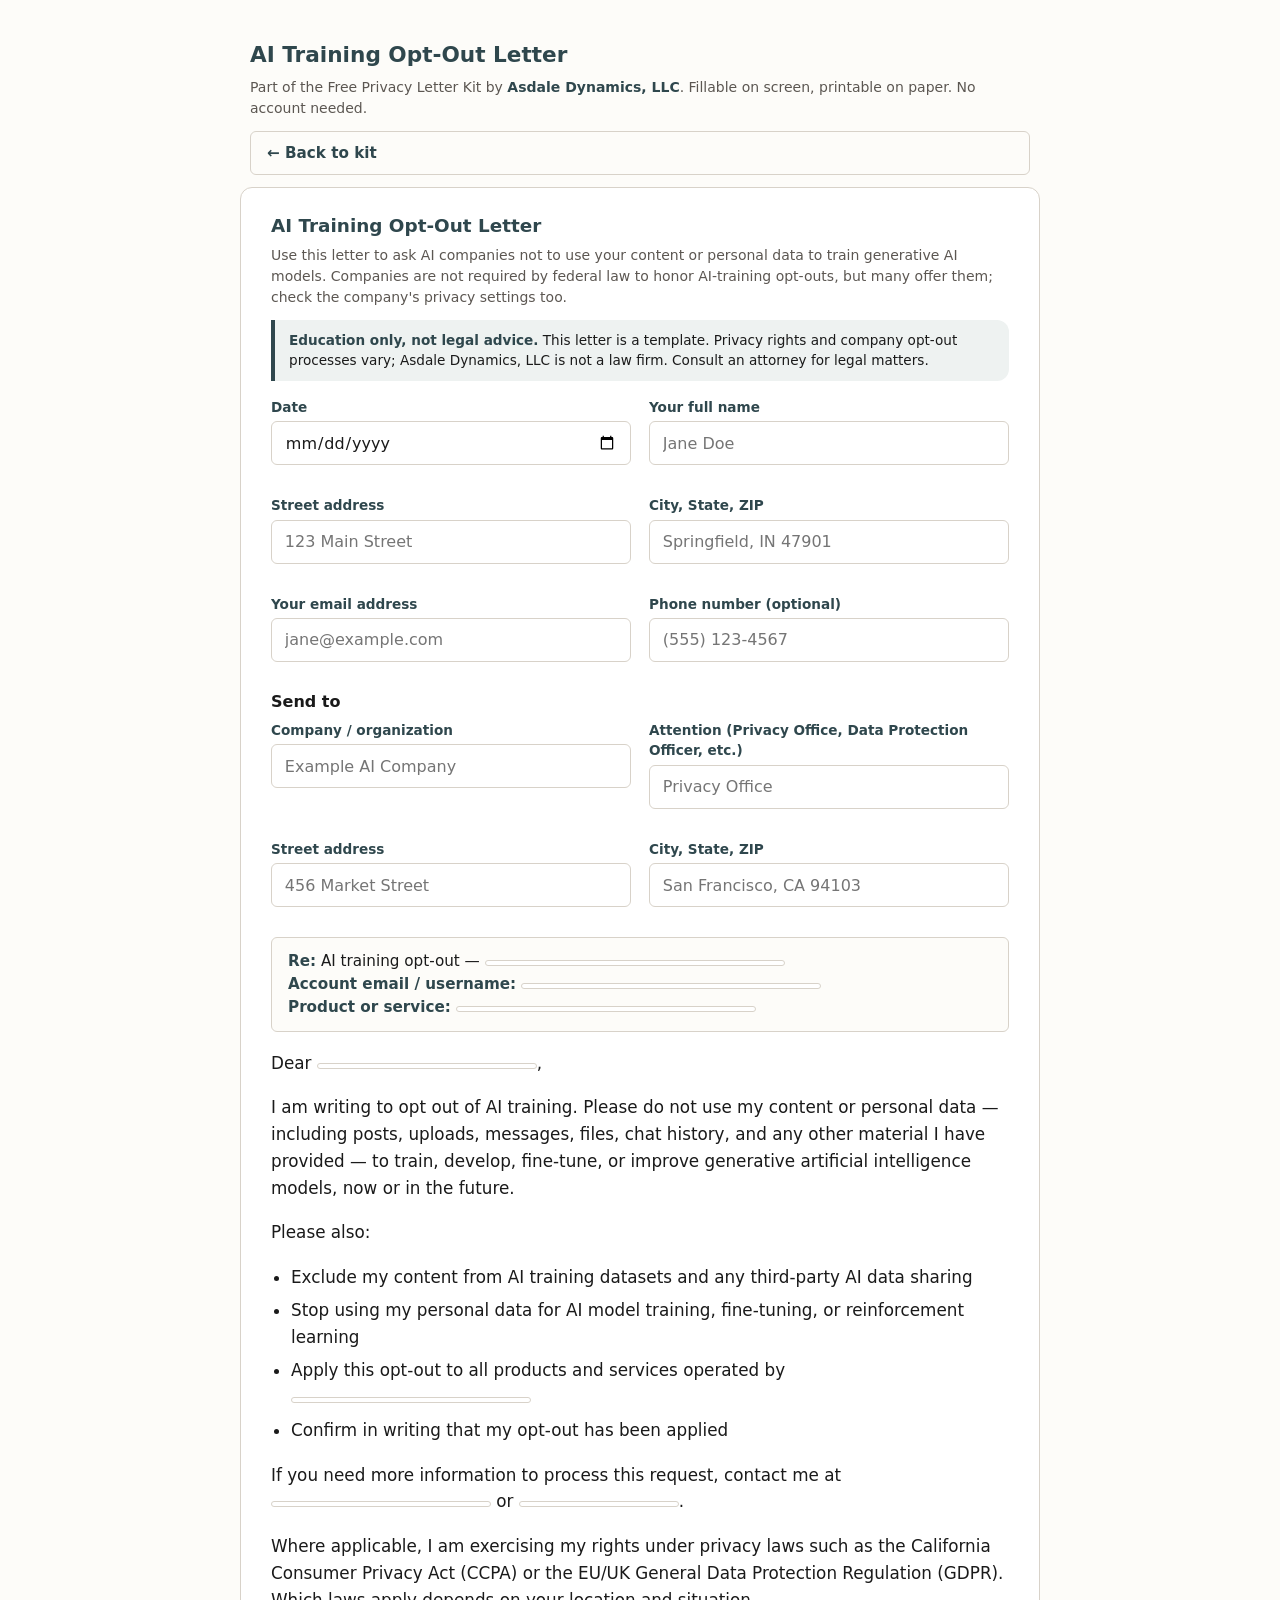
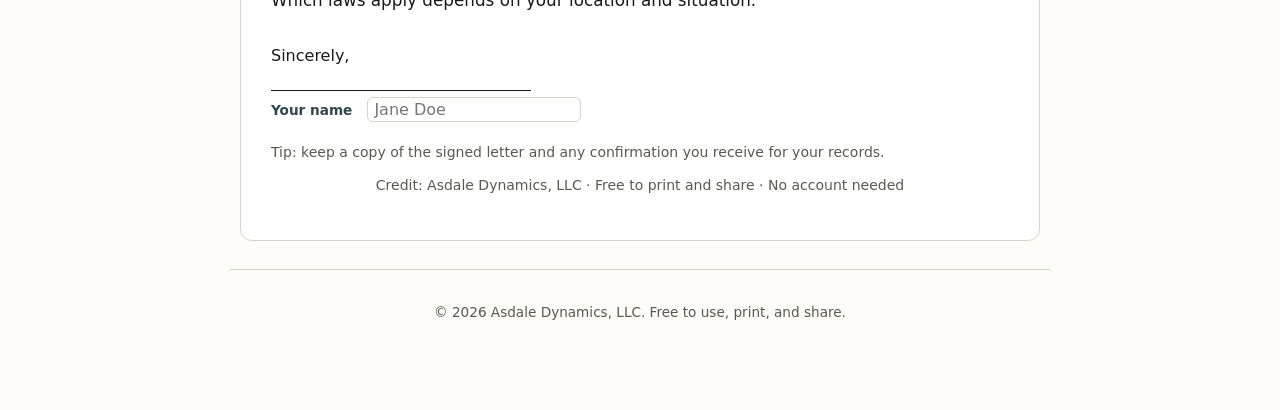
==== print/ai-training-opt-out.html @ efcdda52 "Add free privacy letter kit: fillable opt-out letters for AI training, data brokers, and marketing e" ====
<!DOCTYPE html>
<html lang="en">
<head>
<meta charset="utf-8">
<meta name="viewport" content="width=device-width, initial-scale=1">
<title>AI Training Opt-Out Letter — Free Privacy Letter Kit</title>
<meta name="description" content="Fillable, printable letter to ask AI companies not to use your content or personal data for AI training. No account needed.">
<link rel="stylesheet" href="../css/style.css">
</head>
<body>
<div class="container">
  <header class="site-header no-print">
    <h1>AI Training Opt-Out Letter</h1>
    <p class="credit">Part of the Free Privacy Letter Kit by <strong>Asdale Dynamics, LLC</strong>. Fillable on screen, printable on paper. No account needed.</p>
    <a href="index.html" class="btn btn-outline screen-only">← Back to kit</a>
  </header>

  <main>
    <section class="sheet">
      <h2>AI Training Opt-Out Letter</h2>
      <p class="small">Use this letter to ask AI companies not to use your content or personal data to train generative AI models. Companies are not required by federal law to honor AI-training opt-outs, but many offer them; check the company's privacy settings too.</p>
      <p class="disclaimer">
        <strong>Education only, not legal advice.</strong> This letter is a template. Privacy rights and company opt-out processes vary; Asdale Dynamics, LLC is not a law firm. Consult an attorney for legal matters.
      </p>

      <div class="row">
        <div class="field">
          <label for="date">Date</label>
          <input type="date" id="date">
        </div>
        <div class="field">
          <label for="from-name">Your full name</label>
          <input type="text" id="from-name" placeholder="Jane Doe">
        </div>
      </div>
      <div class="row">
        <div class="field">
          <label for="from-addr">Street address</label>
          <input type="text" id="from-addr" placeholder="123 Main Street">
        </div>
        <div class="field">
          <label for="from-city">City, State, ZIP</label>
          <input type="text" id="from-city" placeholder="Springfield, IN 47901">
        </div>
      </div>
      <div class="row">
        <div class="field" style="flex:1 1 100%;">
          <label for="from-email">Your email address</label>
          <input type="email" id="from-email" placeholder="jane@example.com">
        </div>
        <div class="field">
          <label for="from-phone">Phone number (optional)</label>
          <input type="tel" id="from-phone" placeholder="(555) 123-4567">
        </div>
      </div>

      <h3>Send to</h3>
      <div class="row">
        <div class="field">
          <label for="to-company">Company / organization</label>
          <input type="text" id="to-company" placeholder="Example AI Company">
        </div>
        <div class="field">
          <label for="to-attn">Attention (Privacy Office, Data Protection Officer, etc.)</label>
          <input type="text" id="to-attn" placeholder="Privacy Office">
        </div>
      </div>
      <div class="row">
        <div class="field">
          <label for="to-addr">Street address</label>
          <input type="text" id="to-addr" placeholder="456 Market Street">
        </div>
        <div class="field">
          <label for="to-city">City, State, ZIP</label>
          <input type="text" id="to-city" placeholder="San Francisco, CA 94103">
        </div>
      </div>

      <div class="re-block">
        <strong>Re:</strong> AI training opt-out — <span class="inline" style="width:300px;"></span><br>
        <strong>Account email / username:</strong> <span class="inline" style="width:300px;"></span><br>
        <strong>Product or service:</strong> <span class="inline" style="width:300px;"></span>
      </div>

      <div class="letter">
        <p>Dear <span class="inline" style="width:220px;"></span>,</p>
        <p>I am writing to opt out of AI training. Please do not use my content or personal data — including posts, uploads, messages, files, chat history, and any other material I have provided — to train, develop, fine-tune, or improve generative artificial intelligence models, now or in the future.</p>
        <p>Please also:</p>
        <ul>
          <li>Exclude my content from AI training datasets and any third-party AI data sharing</li>
          <li>Stop using my personal data for AI model training, fine-tuning, or reinforcement learning</li>
          <li>Apply this opt-out to all products and services operated by <span class="inline" style="width:240px;"></span></li>
          <li>Confirm in writing that my opt-out has been applied</li>
        </ul>
        <p>If you need more information to process this request, contact me at <span class="inline" style="width:220px;"></span> or <span class="inline" style="width:160px;"></span>.</p>
        <p>Where applicable, I am exercising my rights under privacy laws such as the California Consumer Privacy Act (CCPA) or the EU/UK General Data Protection Regulation (GDPR). Which laws apply depends on your location and situation.</p>
      </div>

      <div class="signature">
        <p>Sincerely,</p>
        <div class="signature-line"></div>
        <div class="field" style="margin-top:6px;">
          <label style="display:inline;margin-right:10px;">Your name</label>
          <input type="text" id="sign-name" style="display:inline-block;width:auto;min-height:auto;padding:2px 6px;" placeholder="Jane Doe">
        </div>
      </div>

      <p class="small" style="margin-top:20px;">Tip: keep a copy of the signed letter and any confirmation you receive for your records.</p>
      <p class="small" style="text-align:center;">Credit: Asdale Dynamics, LLC &middot; Free to print and share &middot; No account needed</p>
    </section>
  </main>

  <footer class="site-footer no-print">
    &copy; 2026 Asdale Dynamics, LLC. Free to use, print, and share.
  </footer>
</div>
</body>
</html>
---- css/style.css ----
:root {
  --ink: #1a1a1a;
  --muted: #5c5752;
  --line: #d8d2c9;
  --paper: #fdfcf9;
  --card: #ffffff;
  --accent: #3e5c63;
  --accent-dark: #2f474d;
  --soft: #eef2f1;
  --radius: 12px;
  --radius-sm: 6px;
  --gap: 18px;
  --touch: 44px;
}

*,
*::before,
*::after {
  box-sizing: border-box;
}

html {
  line-height: 1.5;
  -webkit-text-size-adjust: 100%;
}

body {
  margin: 0;
  font-family: system-ui, -apple-system, Segoe UI, Roboto, Helvetica, Arial, sans-serif;
  color: var(--ink);
  background: var(--paper);
}

h1,
h2,
h3,
h4 {
  margin: 0 0 0.5rem 0;
  line-height: 1.25;
}

h1 {
  font-size: 1.5rem;
  color: var(--accent-dark);
}

h2 {
  font-size: 1.15rem;
  color: var(--accent-dark);
}

h3 {
  font-size: 1rem;
  color: var(--ink);
}

p {
  margin: 0 0 0.75rem 0;
}

.small {
  font-size: 0.875rem;
  color: var(--muted);
}

.container {
  max-width: 860px;
  margin: 0 auto;
  padding: var(--gap) 20px 56px;
}

.sheet {
  max-width: 800px;
  margin: 0 auto 28px;
  background: var(--card);
  border: 1px solid var(--line);
  border-radius: var(--radius);
  padding: 26px 30px 32px;
}

.sheet + .sheet {
  margin-top: 20px;
}

.site-header {
  padding: 24px 20px 12px;
}

.site-header h1 {
  font-size: 1.35rem;
  display: flex;
  align-items: center;
  gap: 10px;
}

.credit {
  color: var(--muted);
  font-size: 0.875rem;
  margin-top: 6px;
}

.credit strong {
  color: var(--accent-dark);
}

.disclaimer {
  background: var(--soft);
  border-left: 4px solid var(--accent-dark);
  padding: 10px 14px;
  font-size: 0.85rem;
  color: var(--ink);
  margin: 0 0 16px 0;
  border-radius: 0 var(--radius) var(--radius) 0;
}

.disclaimer strong {
  color: var(--accent-dark);
}

label {
  display: block;
  font-size: 0.85rem;
  font-weight: 600;
  color: var(--accent-dark);
  margin: 0 0 4px 0;
}

label small {
  font-weight: 400;
  color: var(--muted);
}

input[type="text"],
input[type="email"],
input[type="tel"],
input[type="date"],
select,
textarea {
  width: 100%;
  min-height: var(--touch);
  padding: 0.55rem 0.8rem;
  font-size: 1rem;
  font-family: inherit;
  color: var(--ink);
  background: #fff;
  border: 1px solid var(--line);
  border-radius: var(--radius-sm);
  outline: none;
}

input:focus,
select:focus,
textarea:focus {
  border-color: var(--accent);
  box-shadow: 0 0 0 3px rgba(62, 92, 99, 0.12);
}

textarea {
  resize: vertical;
  min-height: 100px;
}

.field {
  margin: 0 0 14px 0;
}

.row {
  display: grid;
  grid-template-columns: repeat(auto-fit, minmax(200px, 1fr));
  gap: var(--gap);
  margin: 0 0 16px 0;
}

.inline {
  display: inline-block;
  width: auto;
  min-height: auto;
  padding: 2px 6px;
  font-size: 0.95rem;
  border: 1px solid var(--line);
  background: #fff;
  border-radius: var(--radius-sm);
}

.letter {
  font-size: 1.05rem;
  line-height: 1.6;
}

.letter p {
  margin: 0 0 1.1rem 0;
}

.letter ul {
  margin: 0 0 1.1rem 0;
  padding-left: 1.25rem;
}

.letter li {
  margin: 0 0 0.4rem 0;
}

.re-block {
  border: 1px solid var(--line);
  background: var(--paper);
  border-radius: var(--radius-sm);
  padding: 12px 16px;
  margin: 0 0 18px 0;
  font-size: 0.95rem;
}

.re-block strong {
  color: var(--accent-dark);
}

.signature {
  margin-top: 30px;
}

.signature-line {
  border-top: 1px solid var(--ink);
  width: 260px;
  margin: 22px 0 4px 0;
}

.site-footer {
  padding: 32px 20px;
  color: var(--muted);
  font-size: 0.85rem;
  text-align: center;
  border-top: 1px solid var(--line);
}

a {
  color: var(--accent-dark);
  text-decoration: underline;
  text-underline-offset: 2px;
}

.btn {
  display: inline-flex;
  align-items: center;
  justify-content: center;
  gap: 6px;
  padding: 0.6rem 1rem;
  font-size: 0.95rem;
  font-weight: 600;
  color: #fff;
  background: var(--accent);
  border: none;
  border-radius: var(--radius-sm);
  cursor: pointer;
  text-decoration: none;
  min-height: var(--touch);
}

.btn:hover {
  background: var(--accent-dark);
}

.btn-outline {
  background: transparent;
  color: var(--accent-dark);
  border: 1px solid var(--line);
}

.btn-outline:hover {
  background: var(--soft);
}

@media print {
  html {
    -webkit-print-color-adjust: exact;
    print-color-adjust: exact;
  }

  body {
    background: #fff !important;
    color: #000;
    font-size: 10.5pt;
  }

  .no-print,
  .screen-only,
  .btn,
  .site-header,
  .site-footer {
    display: none !important;
  }

  .sheet {
    border: none;
    box-shadow: none;
    border-radius: 0;
    padding: 0 8px 16px;
    margin: 0;
    page-break-inside: avoid;
    background: #fff !important;
  }

  h1,
  h2,
  h3 {
    page-break-after: avoid;
  }

  input,
  select,
  textarea {
    background: #fff !important;
    color: #000;
    border: 1px solid #666 !important;
  }

  .inline {
    border: 1px solid #000 !important;
  }

  .signature-line {
    border-top: 1px solid #000 !important;
  }

  .disclaimer {
    background: #f0f0f0 !important;
    color: #000;
    border-left-color: #000 !important;
    -webkit-print-color-adjust: exact;
    print-color-adjust: exact;
  }

  @page {
    size: letter;
    margin: 16mm 14mm;
  }

  @page :first {
    margin-top: 12mm;
  }
}

.screen-only {
  display: block;
}
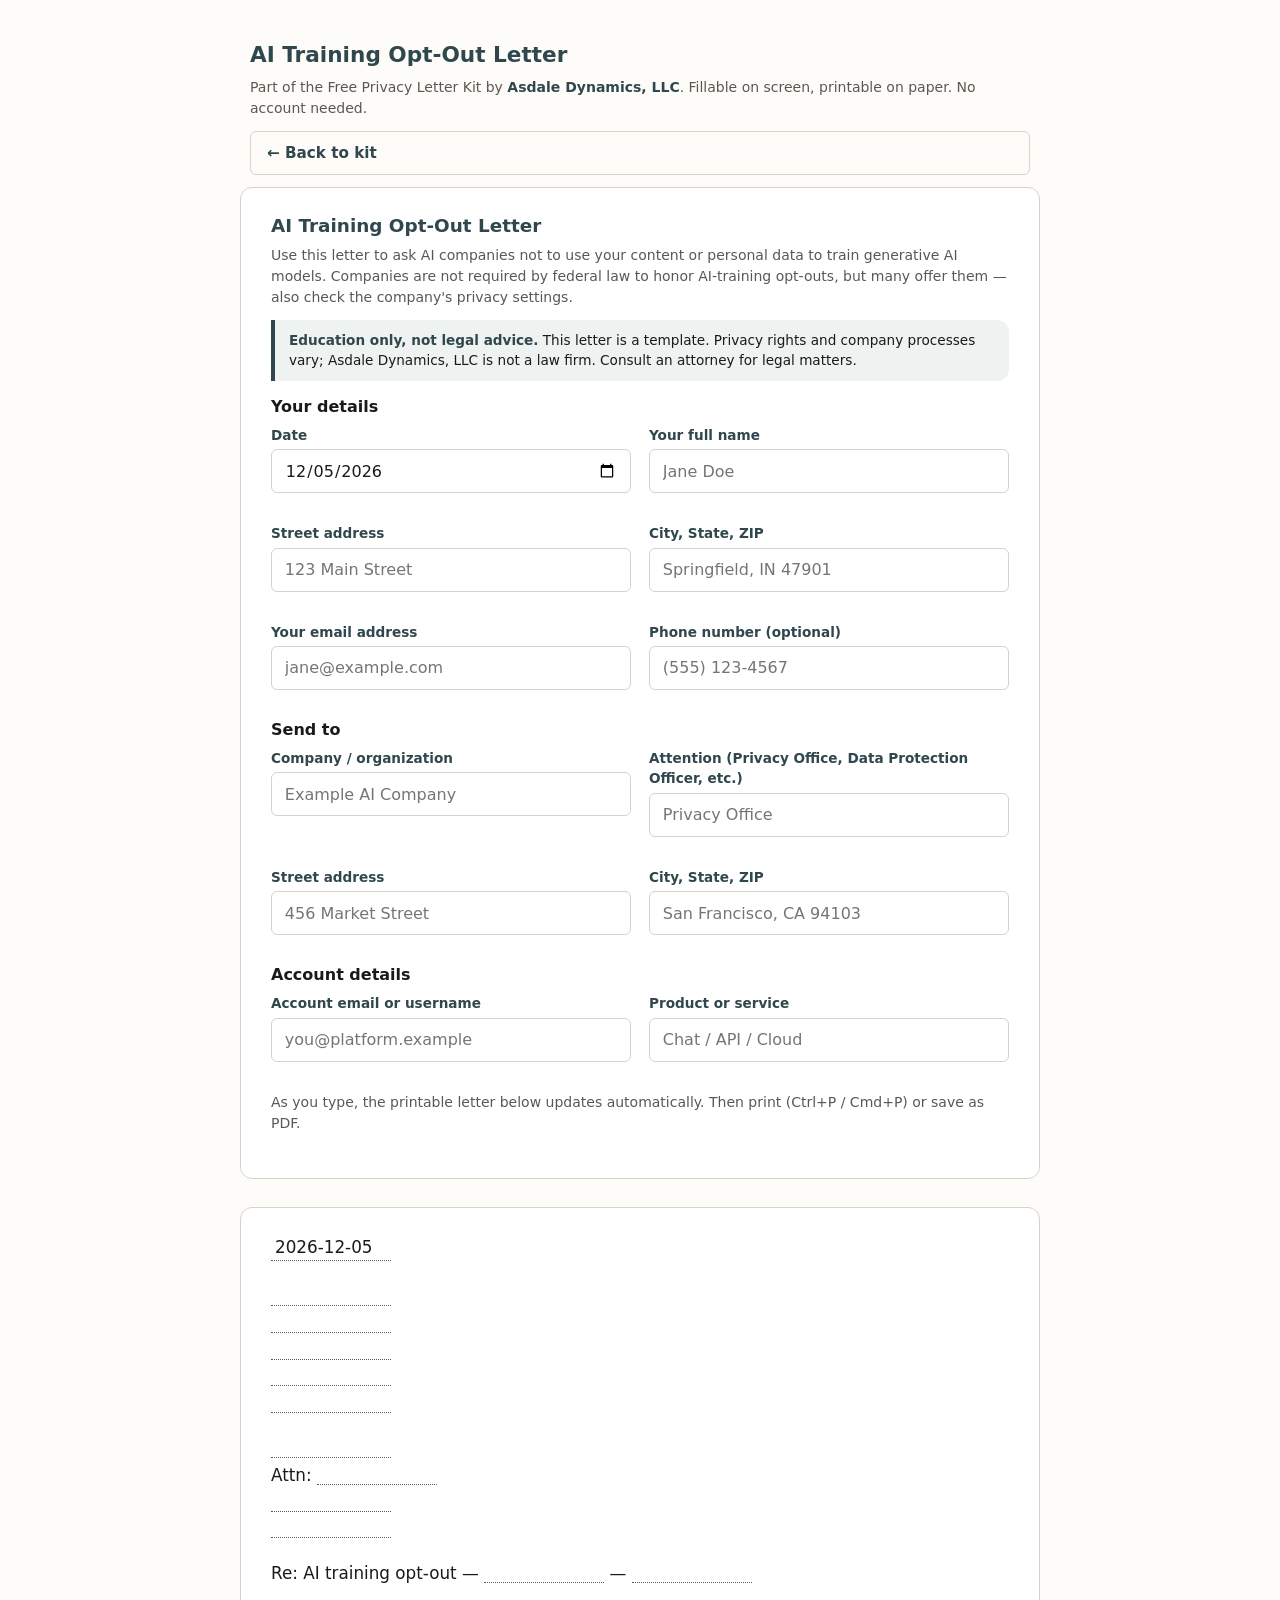
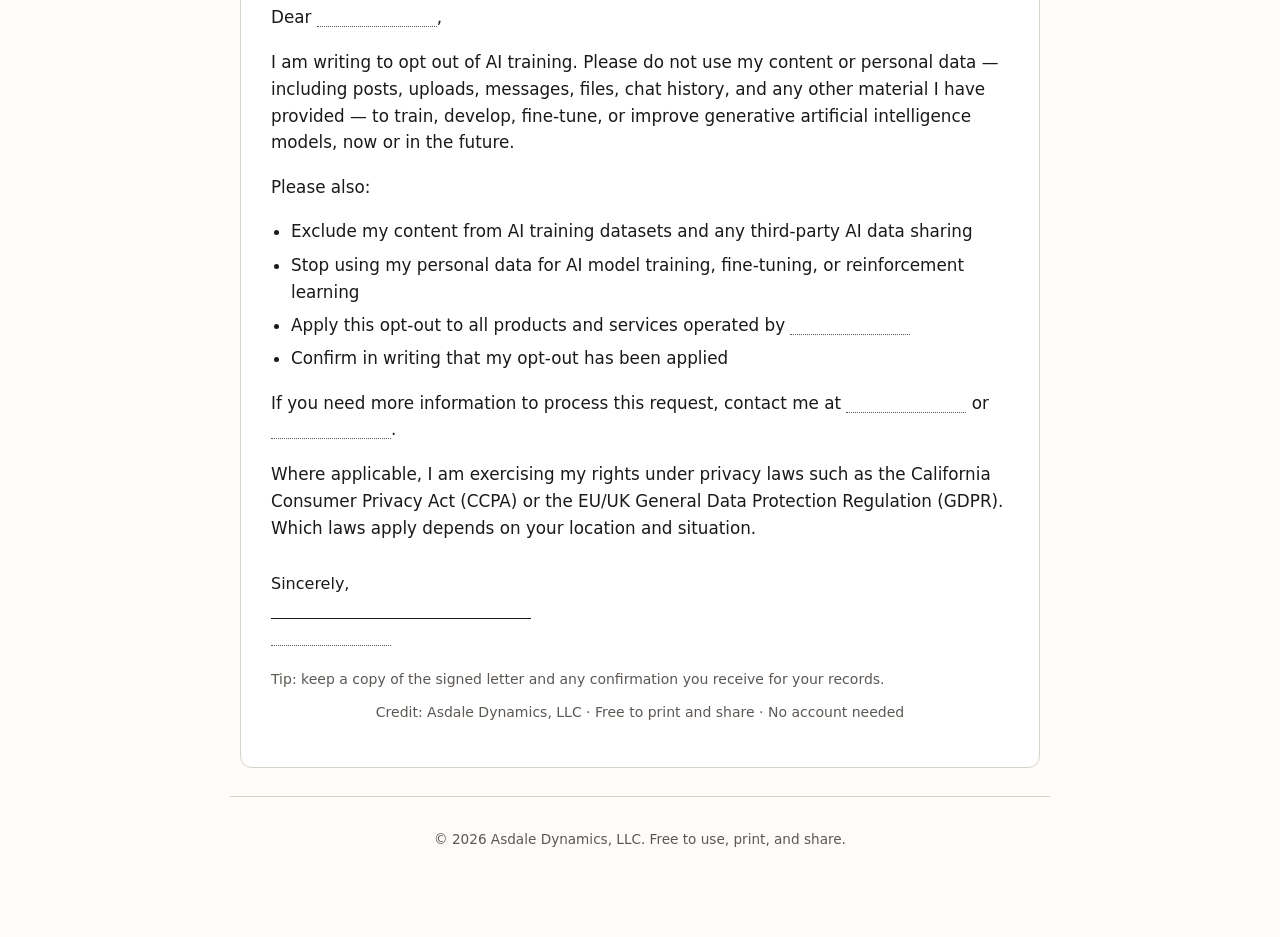
==== commit 9577679c: "Add free privacy letter kit: fillable printable opt-out letters for AI training, data brokers, and m" ====
--- a/print/ai-training-opt-out.html
+++ b/print/ai-training-opt-out.html
@@ -11,98 +11,134 @@
 <div class="container">
   <header class="site-header no-print">
     <h1>AI Training Opt-Out Letter</h1>
-    <p class="credit">Part of the Free Privacy Letter Kit by <strong>Asdale Dynamics, LLC</strong>. Fillable on screen, printable on paper. No account needed.</p>
+    <p class="credit">
+      Part of the Free Privacy Letter Kit by <strong>Asdale Dynamics, LLC</strong>.
+      Fillable on screen, printable on paper. No account needed.
+    </p>
     <a href="index.html" class="btn btn-outline screen-only">← Back to kit</a>
   </header>
 
   <main>
-    <section class="sheet">
-      <h2>AI Training Opt-Out Letter</h2>
-      <p class="small">Use this letter to ask AI companies not to use your content or personal data to train generative AI models. Companies are not required by federal law to honor AI-training opt-outs, but many offer them; check the company's privacy settings too.</p>
-      <p class="disclaimer">
-        <strong>Education only, not legal advice.</strong> This letter is a template. Privacy rights and company opt-out processes vary; Asdale Dynamics, LLC is not a law firm. Consult an attorney for legal matters.
-      </p>
+    <form id="letter-form">
+      <section class="sheet no-print">
+        <h2>AI Training Opt-Out Letter</h2>
+        <p class="small">Use this letter to ask AI companies not to use your content or personal data to train generative AI models. Companies are not required by federal law to honor AI-training opt-outs, but many offer them — also check the company's privacy settings.</p>
+        <p class="disclaimer">
+          <strong>Education only, not legal advice.</strong> This letter is a template. Privacy rights and company processes vary; Asdale Dynamics, LLC is not a law firm. Consult an attorney for legal matters.
+        </p>
 
-      <div class="row">
-        <div class="field">
-          <label for="date">Date</label>
-          <input type="date" id="date">
+        <h3>Your details</h3>
+        <div class="row">
+          <div class="field">
+            <label for="date">Date</label>
+            <input type="date" id="date">
+          </div>
+          <div class="field">
+            <label for="from-name">Your full name</label>
+            <input type="text" id="from-name" placeholder="Jane Doe">
+          </div>
         </div>
-        <div class="field">
-          <label for="from-name">Your full name</label>
-          <input type="text" id="from-name" placeholder="Jane Doe">
+        <div class="row">
+          <div class="field">
+            <label for="from-addr">Street address</label>
+            <input type="text" id="from-addr" placeholder="123 Main Street">
+          </div>
+          <div class="field">
+            <label for="from-city">City, State, ZIP</label>
+            <input type="text" id="from-city" placeholder="Springfield, IN 47901">
+          </div>
         </div>
-      </div>
-      <div class="row">
-        <div class="field">
-          <label for="from-addr">Street address</label>
-          <input type="text" id="from-addr" placeholder="123 Main Street">
+        <div class="row">
+          <div class="field" style="flex:1 1 100%;">
+            <label for="from-email">Your email address</label>
+            <input type="email" id="from-email" placeholder="jane@example.com">
+          </div>
+          <div class="field">
+            <label for="from-phone">Phone number (optional)</label>
+            <input type="tel" id="from-phone" placeholder="(555) 123-4567">
+          </div>
         </div>
-        <div class="field">
-          <label for="from-city">City, State, ZIP</label>
-          <input type="text" id="from-city" placeholder="Springfield, IN 47901">
+
+        <h3>Send to</h3>
+        <div class="row">
+          <div class="field">
+            <label for="to-company">Company / organization</label>
+            <input type="text" id="to-company" placeholder="Example AI Company">
+          </div>
+          <div class="field">
+            <label for="to-attn">Attention (Privacy Office, Data Protection Officer, etc.)</label>
+            <input type="text" id="to-attn" placeholder="Privacy Office">
+          </div>
         </div>
-      </div>
-      <div class="row">
-        <div class="field" style="flex:1 1 100%;">
-          <label for="from-email">Your email address</label>
-          <input type="email" id="from-email" placeholder="jane@example.com">
+        <div class="row">
+          <div class="field">
+            <label for="to-addr">Street address</label>
+            <input type="text" id="to-addr" placeholder="456 Market Street">
+          </div>
+          <div class="field">
+            <label for="to-city">City, State, ZIP</label>
+            <input type="text" id="to-city" placeholder="San Francisco, CA 94103">
+          </div>
         </div>
-        <div class="field">
-          <label for="from-phone">Phone number (optional)</label>
-          <input type="tel" id="from-phone" placeholder="(555) 123-4567">
+
+        <h3>Account details</h3>
+        <div class="row">
+          <div class="field" style="flex:1 1 100%;">
+            <label for="account">Account email or username</label>
+            <input type="text" id="account" placeholder="you@platform.example">
+          </div>
+          <div class="field">
+            <label for="product">Product or service</label>
+            <input type="text" id="product" placeholder="Chat / API / Cloud">
+          </div>
         </div>
-      </div>
 
-      <h3>Send to</h3>
-      <div class="row">
-        <div class="field">
-          <label for="to-company">Company / organization</label>
-          <input type="text" id="to-company" placeholder="Example AI Company">
-        </div>
-        <div class="field">
-          <label for="to-attn">Attention (Privacy Office, Data Protection Officer, etc.)</label>
-          <input type="text" id="to-attn" placeholder="Privacy Office">
-        </div>
-      </div>
-      <div class="row">
-        <div class="field">
-          <label for="to-addr">Street address</label>
-          <input type="text" id="to-addr" placeholder="456 Market Street">
-        </div>
-        <div class="field">
-          <label for="to-city">City, State, ZIP</label>
-          <input type="text" id="to-city" placeholder="San Francisco, CA 94103">
-        </div>
-      </div>
+        <p class="small">As you type, the printable letter below updates automatically. Then print (Ctrl+P / Cmd+P) or save as PDF.</p>
+      </section>
+    </form>
 
-      <div class="re-block">
-        <strong>Re:</strong> AI training opt-out — <span class="inline" style="width:300px;"></span><br>
-        <strong>Account email / username:</strong> <span class="inline" style="width:300px;"></span><br>
-        <strong>Product or service:</strong> <span class="inline" style="width:300px;"></span>
-      </div>
+    <section class="sheet printable-letter">
+      <div class="letter">
+        <p class="reline"><span class="fill" data-field="date"></span></p>
 
-      <div class="letter">
-        <p>Dear <span class="inline" style="width:220px;"></span>,</p>
-        <p>I am writing to opt out of AI training. Please do not use my content or personal data — including posts, uploads, messages, files, chat history, and any other material I have provided — to train, develop, fine-tune, or improve generative artificial intelligence models, now or in the future.</p>
+        <p class="reline">
+          <span class="fill" data-field="from-name"></span><br>
+          <span class="fill" data-field="from-addr"></span><br>
+          <span class="fill" data-field="from-city"></span><br>
+          <span class="fill" data-field="from-email"></span><br>
+          <span class="fill" data-field="from-phone"></span>
+        </p>
+
+        <p class="reline">
+          <span class="fill" data-field="to-company"></span><br>
+          Attn: <span class="fill" data-field="to-attn"></span><br>
+          <span class="fill" data-field="to-addr"></span><br>
+          <span class="fill" data-field="to-city"></span>
+        </p>
+
+        <p class="reline">Re: AI training opt-out &mdash; <span class="fill" data-field="account"></span> &mdash; <span class="fill" data-field="product"></span></p>
+
+        <p>Dear <span class="fill" data-field="to-attn"></span>,</p>
+
+        <p>I am writing to opt out of AI training. Please do not use my content or personal data &mdash; including posts, uploads, messages, files, chat history, and any other material I have provided &mdash; to train, develop, fine-tune, or improve generative artificial intelligence models, now or in the future.</p>
+
         <p>Please also:</p>
         <ul>
           <li>Exclude my content from AI training datasets and any third-party AI data sharing</li>
           <li>Stop using my personal data for AI model training, fine-tuning, or reinforcement learning</li>
-          <li>Apply this opt-out to all products and services operated by <span class="inline" style="width:240px;"></span></li>
+          <li>Apply this opt-out to all products and services operated by <span class="fill" data-field="to-company"></span></li>
           <li>Confirm in writing that my opt-out has been applied</li>
         </ul>
-        <p>If you need more information to process this request, contact me at <span class="inline" style="width:220px;"></span> or <span class="inline" style="width:160px;"></span>.</p>
+
+        <p>If you need more information to process this request, contact me at <span class="fill" data-field="from-email"></span> or <span class="fill" data-field="from-phone"></span>.</p>
+
         <p>Where applicable, I am exercising my rights under privacy laws such as the California Consumer Privacy Act (CCPA) or the EU/UK General Data Protection Regulation (GDPR). Which laws apply depends on your location and situation.</p>
       </div>
 
       <div class="signature">
         <p>Sincerely,</p>
         <div class="signature-line"></div>
-        <div class="field" style="margin-top:6px;">
-          <label style="display:inline;margin-right:10px;">Your name</label>
-          <input type="text" id="sign-name" style="display:inline-block;width:auto;min-height:auto;padding:2px 6px;" placeholder="Jane Doe">
-        </div>
+        <p><span class="fill" data-field="from-name"></span></p>
       </div>
 
       <p class="small" style="margin-top:20px;">Tip: keep a copy of the signed letter and any confirmation you receive for your records.</p>
@@ -114,5 +150,6 @@
     &copy; 2026 Asdale Dynamics, LLC. Free to use, print, and share.
   </footer>
 </div>
+<script src="../js/letter-form.js"></script>
 </body>
 </html>
--- a/css/style.css
+++ b/css/style.css
@@ -173,13 +173,23 @@
 
 .inline {
   display: inline-block;
-  width: auto;
-  min-height: auto;
-  padding: 2px 6px;
-  font-size: 0.95rem;
-  border: 1px solid var(--line);
-  background: #fff;
-  border-radius: var(--radius-sm);
+  vertical-align: text-bottom;
+  min-width: 4px;
+  padding: 0 4px;
+  border-bottom: 1px dotted var(--line);
+}
+
+.fill {
+  display: inline-block;
+  vertical-align: text-bottom;
+  min-width: 120px;
+  padding: 0 4px;
+  border-bottom: 1px dotted var(--muted);
+  color: var(--ink);
+}
+
+.reline {
+  margin: 0 0 1.1rem 0;
 }
 
 .letter {
@@ -200,19 +210,6 @@
   margin: 0 0 0.4rem 0;
 }
 
-.re-block {
-  border: 1px solid var(--line);
-  background: var(--paper);
-  border-radius: var(--radius-sm);
-  padding: 12px 16px;
-  margin: 0 0 18px 0;
-  font-size: 0.95rem;
-}
-
-.re-block strong {
-  color: var(--accent-dark);
-}
-
 .signature {
   margin-top: 30px;
 }
@@ -220,7 +217,7 @@
 .signature-line {
   border-top: 1px solid var(--ink);
   width: 260px;
-  margin: 22px 0 4px 0;
+  margin: 22px 0 6px 0;
 }
 
 .site-footer {
@@ -258,6 +255,11 @@
   background: var(--accent-dark);
 }
 
+.btn:focus-visible {
+  outline: 3px solid var(--accent);
+  outline-offset: 2px;
+}
+
 .btn-outline {
   background: transparent;
   color: var(--accent-dark);
@@ -282,9 +284,7 @@
 
   .no-print,
   .screen-only,
-  .btn,
-  .site-header,
-  .site-footer {
+  .btn {
     display: none !important;
   }
 
@@ -304,16 +304,8 @@
     page-break-after: avoid;
   }
 
-  input,
-  select,
-  textarea {
-    background: #fff !important;
-    color: #000;
-    border: 1px solid #666 !important;
-  }
-
-  .inline {
-    border: 1px solid #000 !important;
+  .fill {
+    border-bottom: 1px dotted #999;
   }
 
   .signature-line {
